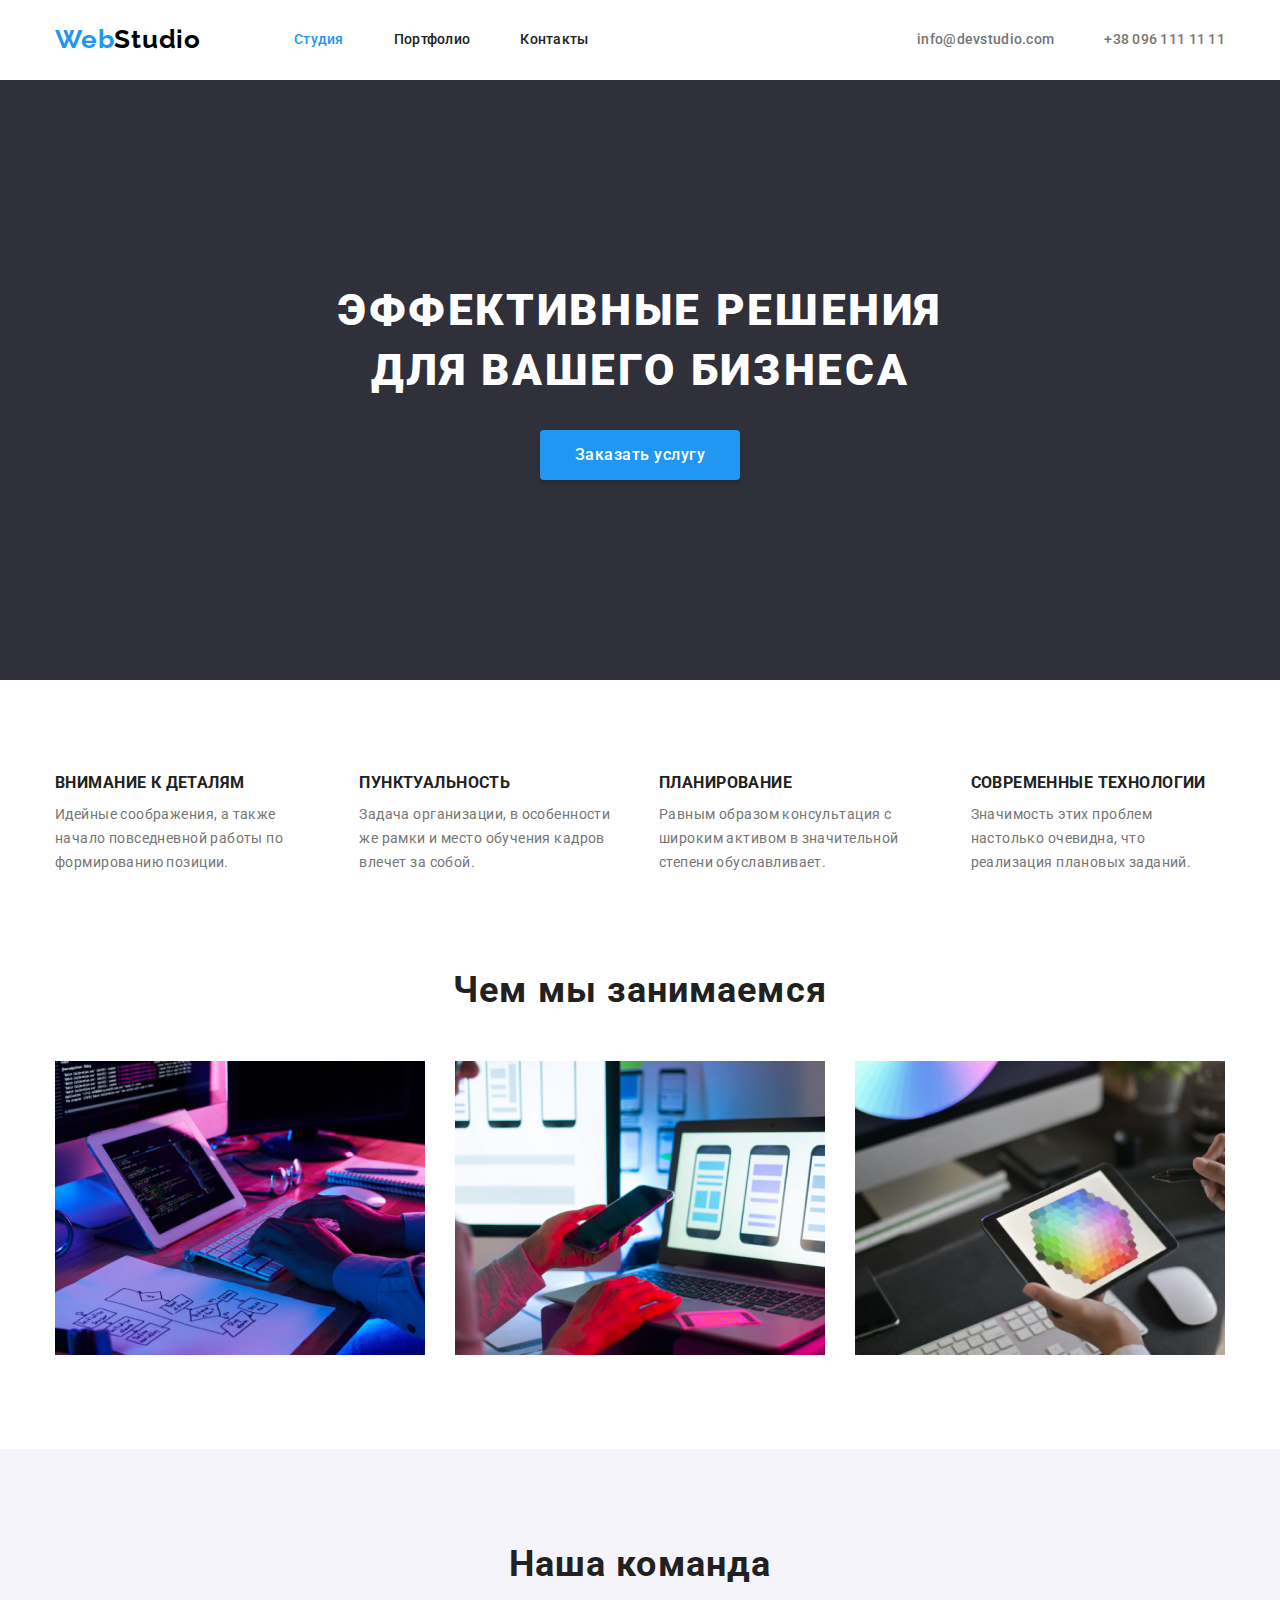
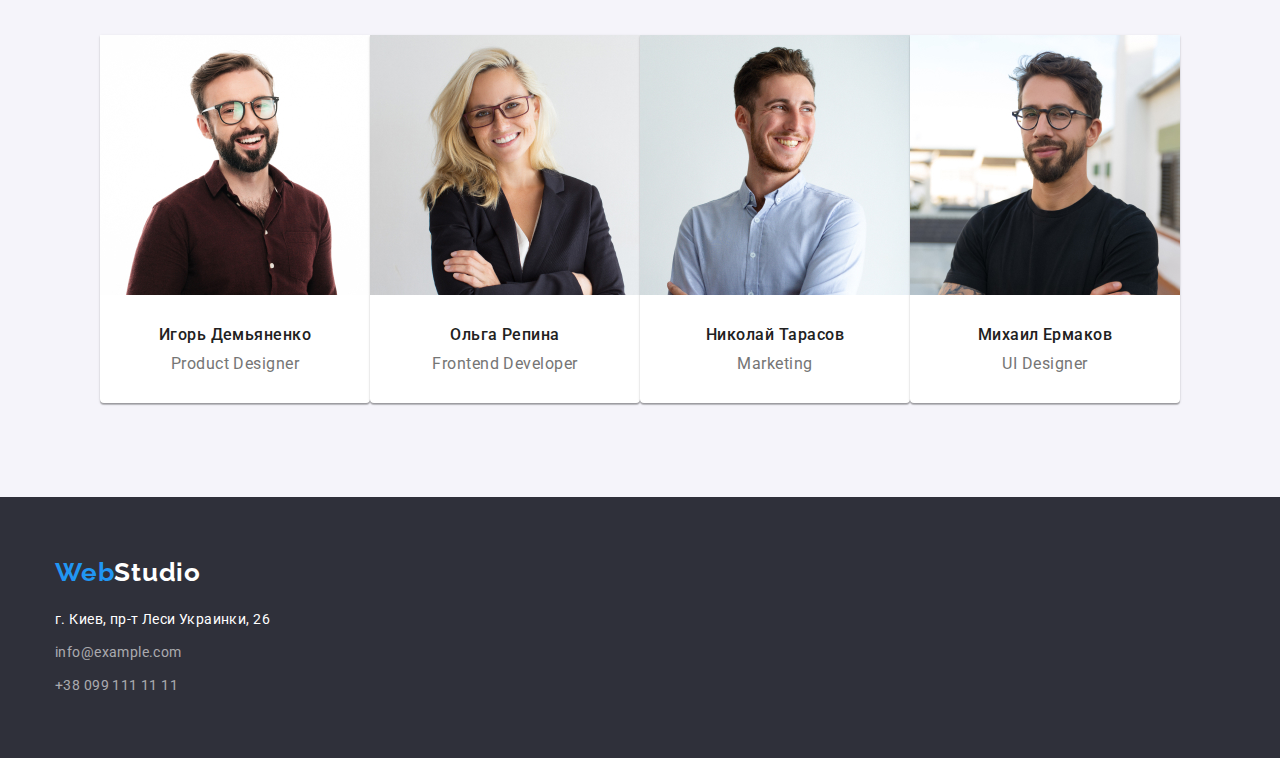
==== index.html @ 9e28c8c8 "Copied files to hm 4" ====
<!DOCTYPE html>
<html lang="ru">
<head>
    <meta charset="UTF-8">
    <meta name="viewport" content="width=device-width, initial-scale=1.0">
    <title>WebStudio</title>
    <link rel="preconnect" href="https://fonts.gstatic.com">
    <link href="https://fonts.googleapis.com/css2?family=Raleway:wght@700&family=Roboto:wght@400;500;700;900&display=swap" rel="stylesheet">
    <link rel="stylesheet" href="https://cdnjs.cloudflare.com/ajax/libs/modern-normalize/1.0.0/modern-normalize.min.css" />
    <link rel="stylesheet" href="./css/styles.css">
</head>

<body>
    <header class="header">
        <div class="container">
        <nav class="site-nav">
        <a class="logo link" href="./index.html" aria-label="логотип сайта"><span class="logo-first-part">Web</span><span class="logo-second-part">Studio</span></a> 
        <ul class="navigation-list list">
            <li class="navigation-list-item"><a class="navigation-list-link active link" href="./index.html">Студия</a></li>
            <li class="navigation-list-item"><a class="navigation-list-link link" href="./portfolio.html">Портфолио</a></li>
            <li class="navigation-list-item"><a class="navigation-list-link link" href="#">Контакты</a></li>   
        </ul>
        </nav>
        <address class="address">
        <ul class="address-list-header list">
            <li class="address-list-item link"><a class="address-list-link link" href="mailto:info@devstudio.com">info@devstudio.com </a></li>
            <li class="address-list-item link"><a class="address-list-link link" href="tel:+380961111111">+38 096 111 11 11</a></li>
            </ul>
            </address>  
            </div>
    </header>
    <main>

        <!--Hero-->
<section class="hero-section">
    <div class="container">
    <h1 class="hero-title">Эффективные решения <br /> для вашего бизнеса</h1>
    <button class="button hero-button" type="button">Заказать услугу</button>
    </div>
</section>

<!--Наш сервис-->
<section class="our-service">
    <div class="container">
<h2 class="visually-hidden">Наш сервис</h2>
    <ul class="services-list list">
        <li class="service-list-item">
        <h3 class="services-title">Внимание к деталям</h3>
        <p class="services-description">Идейные соображения, а также начало повседневной работы по формированию позиции.</p>
        </li>
        <li class="service-list-item">
        <h3 class="services-title">Пунктуальность</h3>
        <p class="services-description">Задача организации, в особенности же рамки и место обучения кадров влечет за собой.</p>
        </li>
        <li class="service-list-item">
        <h3 class="services-title">Планирование</h3>
        <p class="services-description">Равным образом консультация с широким активом в значительной степени обуславливает.</p>
        </li>
        <li class="service-list-item">
        <h3 class="services-title">Современные технологии</h3>
        <p class="services-description">Значимость этих проблем настолько очевидна, что реализация плановых заданий.</p>
        </li>
    </ul>
    </div>
</section>

<!--Чем мы занимаемся-->
<section class="specialization-section">
    <div class="container">
    <h2 class="specialization-title">Чем мы занимаемся</h2>
    <ul class="specialization-list list">
    <li class="specialization-list-item">
        <img class="specialization-img" src="./what_we_do/img.jpg" alt="Написание кода" width="370" height="294">
    </li>
    <li class="specialization-list-item">
        <img class="specialization-img" src="./what_we_do/img-1.jpg" alt="Разработка дизайна" width="370" height="294">
    </li>
<li class="specialization-list-item">
        <img class="specialization-img" src="./what_we_do/img-2.jpg" alt="Работа с цветом" width="370" height="294">
    </li>
</ul>
    </div>
</section>

<!--Наша команда-->

<section class="our-command-section">
    <div class="container">
    <h2 class="our-command-title">Наша команда</h2>
<ul class="our-command-list list">
    <li class="our-command-list-item">
        <img class="our-specialist-photo" src="./our_team/img.jpg" alt="участник команды" width="270" height="260">
        <div class="our-command-card-content">
        <h3 class="our-specialist-name">Игорь Демьяненко</h3>
        <p class="our-specialist-specialization" lang="en">Product Designer</p>
        </div>
    </li>
    <li class="our-command-list-item">
        <img class="our-specialist-photo" src="./our_team/img-1.jpg" alt="участник команды" width="270" height="260">
        <div class="our-command-card-content">
        <h3 class="our-specialist-name">Ольга Репина</h3>
        <p class="our-specialist-specialization" lang="en">Frontend Developer</p>
        </div>
    </li>
    <li class="our-command-list-item">
        <img class="our-specialist-photo" src="./our_team/img-2.jpg" alt="участник команды" width="270" height="260">
        <div class="our-command-card-content">
        <h3 class="our-specialist-name">Николай Тарасов</h3>
        <p class="our-specialist-specialization" lang="en">Marketing</p>
        </div>
    </li>
    <li class="our-command-list-item">
        <img class="our-specialist-photo" src="./our_team/img-3.jpg" alt="участник команды" width="270" height="260">
        <div class="our-command-card-content">
        <h3 class="our-specialist-name">Михаил Ермаков</h3>
        <p class="our-specialist-specialization" lang="en">UI Designer</p>
        </div>
    </li>
</ul>
    </div>
</section>
    </main>
<!--Footer-->
    <footer class="footer">
        <div class="container">
        <a class="logo link" href="./index.html" aria-label="логотип сайта"><span class="logo-first-part">Web</span><span
                class="logo-second-part-dark">Studio</span></a>
        <address class="address">
            <ul class="addres-list-footer list">
                <li class="addres-list"><a class="address-footer-link location link" href="https://goo.gl/maps/J2ixgFmDZ8d1wvZj8">г. Киев,
                        пр-т Леси Украинки, 26</a></li>
                <li class="addres-list"><a class="address-footer-link link" href="mailto:info@example.com">info@example.com</a></li>
                <li class="addres-list"><a class="address-footer-link link" href="tel:+380991111111">+38 099 111 11 11</a></li>
            </ul>
        </address>
        </div>
    </footer>
</body>
</html>
---- css/styles.css ----
:root {
  --accent-color: #2196f3;
  --logo-color: #000000;
  --main-font: "Roboto", Roboto, sans-serif;
  --secondary-font: "Raleway", Raleway, sans-serif;
  --heading-color: #212121;
  --main-color: #757575;
  --main-color-dark-backgr: #ffffff;
  --backgr-color-first: #2f303a;
  --backgr-color-second: #f5f4fa;
  --addres-second-color: rgba(255, 255, 255, 0.6);
  --card-set-specialization: 30px;
  --card-set-our-command: 30px;
  --card-set-portfolio: 30px;
}

body {
  color: var(--main-color);
  font-family: var(--main-font);
}

.list {
  list-style: none;
  /*color: var(--main-color);*/
  margin: 0;
  padding: 0;
}

.link {
  text-decoration: none;
  color: var(--main-color);
}

.button {
  font-family: var(--main-font);
  border: 0;
  border-radius: 4px;
}

.visually-hidden {
  position: absolute;
  width: 1px;
  height: 1px;
  margin: -1px;
  border: 0;
  padding: 0;
  white-space: nowrap;
  clip-path: inset(100%);
  clip: rect(0 0 0 0);
  overflow: hidden;
}

h1,
h2,
h3,
h4,
h5,
h6 {
  margin: 0;
}

ul,
ol {
  /*list-style: none;*/
  margin: 0;
  padding: 0;
}

p {
  margin: 0;
}

img {
  display: block;
  max-width: 100%;
  height: auto;
}
/*
a {
  text-decoration: none;
  color: var(--main-color);
}
*/
.container {
  width: 1200px;
  margin: 0 auto;
  padding: 0 15px;
  display: flex;
  align-items: center;
  background: transparent;
}

/* ============== HEADER ============== */
.header > .container {
  display: flex;
  padding-top: 24px;
  padding-bottom: 25px;
}

.site-nav {
  display: flex;
  align-items: center;
}

.navigation-list {
  display: flex;
}

.address-list-header {
  display: flex;
  align-items: center;
}

.header .logo {
  margin-right: 93px;
}

.address {
  font-style: normal;
}

.navigation-list-item:not(:last-child) {
  margin-right: 50px;
}
.header .address-list-item:not(:last-child) {
  margin-right: 50px;
}

.header .address {
  margin-left: auto;
}

.logo {
  color: var(--logo-color);
  font-family: var(--secondary-font);
  font-weight: bold;
  font-size: 26px;
  line-height: 1.192;
  letter-spacing: 0.03em;
}

.logo-first-part {
  color: var(--accent-color);
}

.navigation-list-link,
.address-list-link {
  font-weight: 500;
  font-size: 14px;
  line-height: 1.142;
  letter-spacing: 0.02em;
}

.navigation-list-link {
  color: var(--heading-color);
}

.address-list-link {
  color: var(--main-color);
}

.navigation-list-link:hover,
.navigation-list-link:focus,
.address-list-link:hover,
.address-list-link:focus {
  color: var(--accent-color);
}

.navigation-list-link.active {
  color: var(--accent-color);
}
/*
.nav-link {
  text-decoration: none;
}*/

/* ============== END HEADER ============== */

/* ============== HERO SECTION ============== */

.hero-section {
  background-color: var(--backgr-color-first);
}

.hero-section > .container {
  flex-direction: column;
  padding-top: 200px;
  padding-bottom: 200px;
}

.hero-title {
  font-weight: 900;
  font-size: 44px;
  line-height: 1.364;
  text-align: center;
  letter-spacing: 0.06em;
  text-transform: uppercase;
  color: var(--main-color-dark-backgr);
  margin-bottom: 30px;
}

.hero-button {
  font-weight: 500;
  font-size: 16px;
  line-height: 1.625;
  text-align: center;
  letter-spacing: 0.03em;
  min-width: 200px;
  height: 50px;
  box-shadow: 0px 4px 4px rgba(0, 0, 0, 0.15);
  cursor: pointer;
  padding: 10px 32px;
  color: var(--main-color-dark-backgr);
  background-color: var(--accent-color);
}
/* ============== END HERO SECTION ============== */

/* ============== OUR SERVICE SECTION ============== */

.our-service > .container {
  padding-top: 94px;
  padding-bottom: 94px;
}

.services-list {
  display: flex;
}
.service-list-item {
  font-size: 14px;
  letter-spacing: 0.03em;
}

.service-list-item:not(:last-child) {
  margin-right: 30px;
}

.services-title {
  font-weight: 700;
  line-height: 1.142;
  text-transform: uppercase;
  color: var(--heading-color);
  margin-bottom: 10px;
}
.services-description {
  font-weight: 400;
  line-height: 1.714;
  letter-spacing: 0.03em;
}

/* ============== END OUR SERVICE SECTION ============== */

/* ============== OUR SPECIALIZATION SECTION ============== */

.specialization-section > .container {
  flex-direction: column;
  padding-bottom: 94px;
}
.specialization-list {
  display: flex;
  justify-content: center;
}
/*flex-wrap: wrap;
  margin-left: calc(-1 * var(--card-set-specialization));
  margin-top: calc(-1 * var(--card-set-specialization)); 
} */

.specialization-list-item:not(:last-child) {
  margin-right: var(--card-set-specialization);
}

.specialization-title,
.our-command-title {
  font-weight: 700;
  font-size: 36px;
  line-height: 1.167;
  text-align: center;
  letter-spacing: 0.03em;
  color: var(--heading-color);
}

.specialization-title {
  margin-bottom: 50px;
}

/* ============== END OUR SPECIALIZATION SECTION ============== */

/* ============== OUR COMAND ============== */

.our-command-section > .container {
  padding-top: 94px;
  padding-bottom: 94px;
  flex-direction: column;
}

.our-command-section {
  background-color: var(--backgr-color-second);
}

.our-command-list {
  display: flex;
  justify-content: center;
}

.our-command-list-item {
  background-color: var(--main-color-dark-backgr);
  box-shadow: 0px 1px 3px rgba(0, 0, 0, 0.12), 0px 1px 1px rgba(0, 0, 0, 0.14),
    0px 2px 1px rgba(0, 0, 0, 0.2);
  border-radius: 0px 0px 4px 4px;
}
.our-command-card-content {
  padding: 30px 10px;
}

.our-command-title {
  margin-bottom: 50px;
}

.our-specialist-name {
  margin-bottom: 10px;
  font-weight: 500;
  color: var(--heading-color);
}

.our-specialist-specialization {
  font-weight: 400;
}

.our-specialist-name,
.our-specialist-specialization {
  font-size: 16px;
  line-height: 1.188;
  text-align: center;
  letter-spacing: 0.03em;
}
/* ============== END OUR COMAND ============== */

/* ============== FOOTER ============== */
.footer {
  background-color: var(--backgr-color-first);
}
.footer > .container {
  flex-direction: column;
  align-items: flex-start;
  padding-top: 60px;
  padding-bottom: 60px;
}
.footer .logo {
  margin-bottom: 20px;
}

.footer .addres-list:not(:last-child) {
  margin-bottom: 9px;
}
.logo-second-part-dark {
  color: var(--main-color-dark-backgr);
}
.address-footer-link {
  font-weight: 400;
  font-size: 14px;
  line-height: 1.714;
  letter-spacing: 0.03em;
  color: var(--addres-second-color);
}
.location {
  color: var(--main-color-dark-backgr);
}
/* ============== END FOOTER ============== */

/* ============== PORTFOLIO ============== */

.portfolio-section .container {
  padding-top: 94px;
  padding-bottom: 94px;
  flex-direction: column;
  align-items: center;
}

.portfolio-nav {
  margin-bottom: 50px;
  display: flex;
}
.portfolio-button {
  color: var(--heading-color);
  background-color: var(--backgr-color-second);
  padding: 6px 22px;
  font-weight: 500;
  font-size: 16px;
  line-height: 1.625;
  text-align: center;
  letter-spacing: 0.03em;
}

.portfolio-button:not(:last-child) {
  margin-right: 8px;
}

.portfolio-button:hover,
.portfolio-button:focus {
  background-color: var(--accent-color);
  color: var(--main-color-dark-backgr);
  box-shadow: 0px 3px 1px rgba(0, 0, 0, 0.1), 0px 1px 2px rgba(0, 0, 0, 0.08),
    0px 2px 2px rgba(0, 0, 0, 0.12);
}
.portfolio-list {
  display: flex;
  justify-content: center;
  flex-wrap: wrap;
  margin-left: calc(-1 * var(--card-set-portfolio));
  margin-top: calc(-1 * var(--card-set-portfolio));
}

.portfolio-list-item {
  flex-basis: calc(100% / 3 - var(--card-set-portfolio));
  margin-left: var(--card-set-portfolio);
  margin-top: var(--card-set-portfolio);
}

.portfolio-card-content {
  padding: 20px 24px;
  border: 1px solid #eeeeee;
  border-top-width: 0;
  box-sizing: border-box;
}

.portfolio-title {
  margin-bottom: 4px;
  font-weight: 700;
  font-size: 18px;
  line-height: 2;
  letter-spacing: 0.06em;
  color: var(--heading-color);
}

.portfolio-type {
  font-weight: 400;
  font-size: 16px;
  line-height: 1.875;
  letter-spacing: 0.03em;
}

/* ============== END PORTFOLIO ============== */
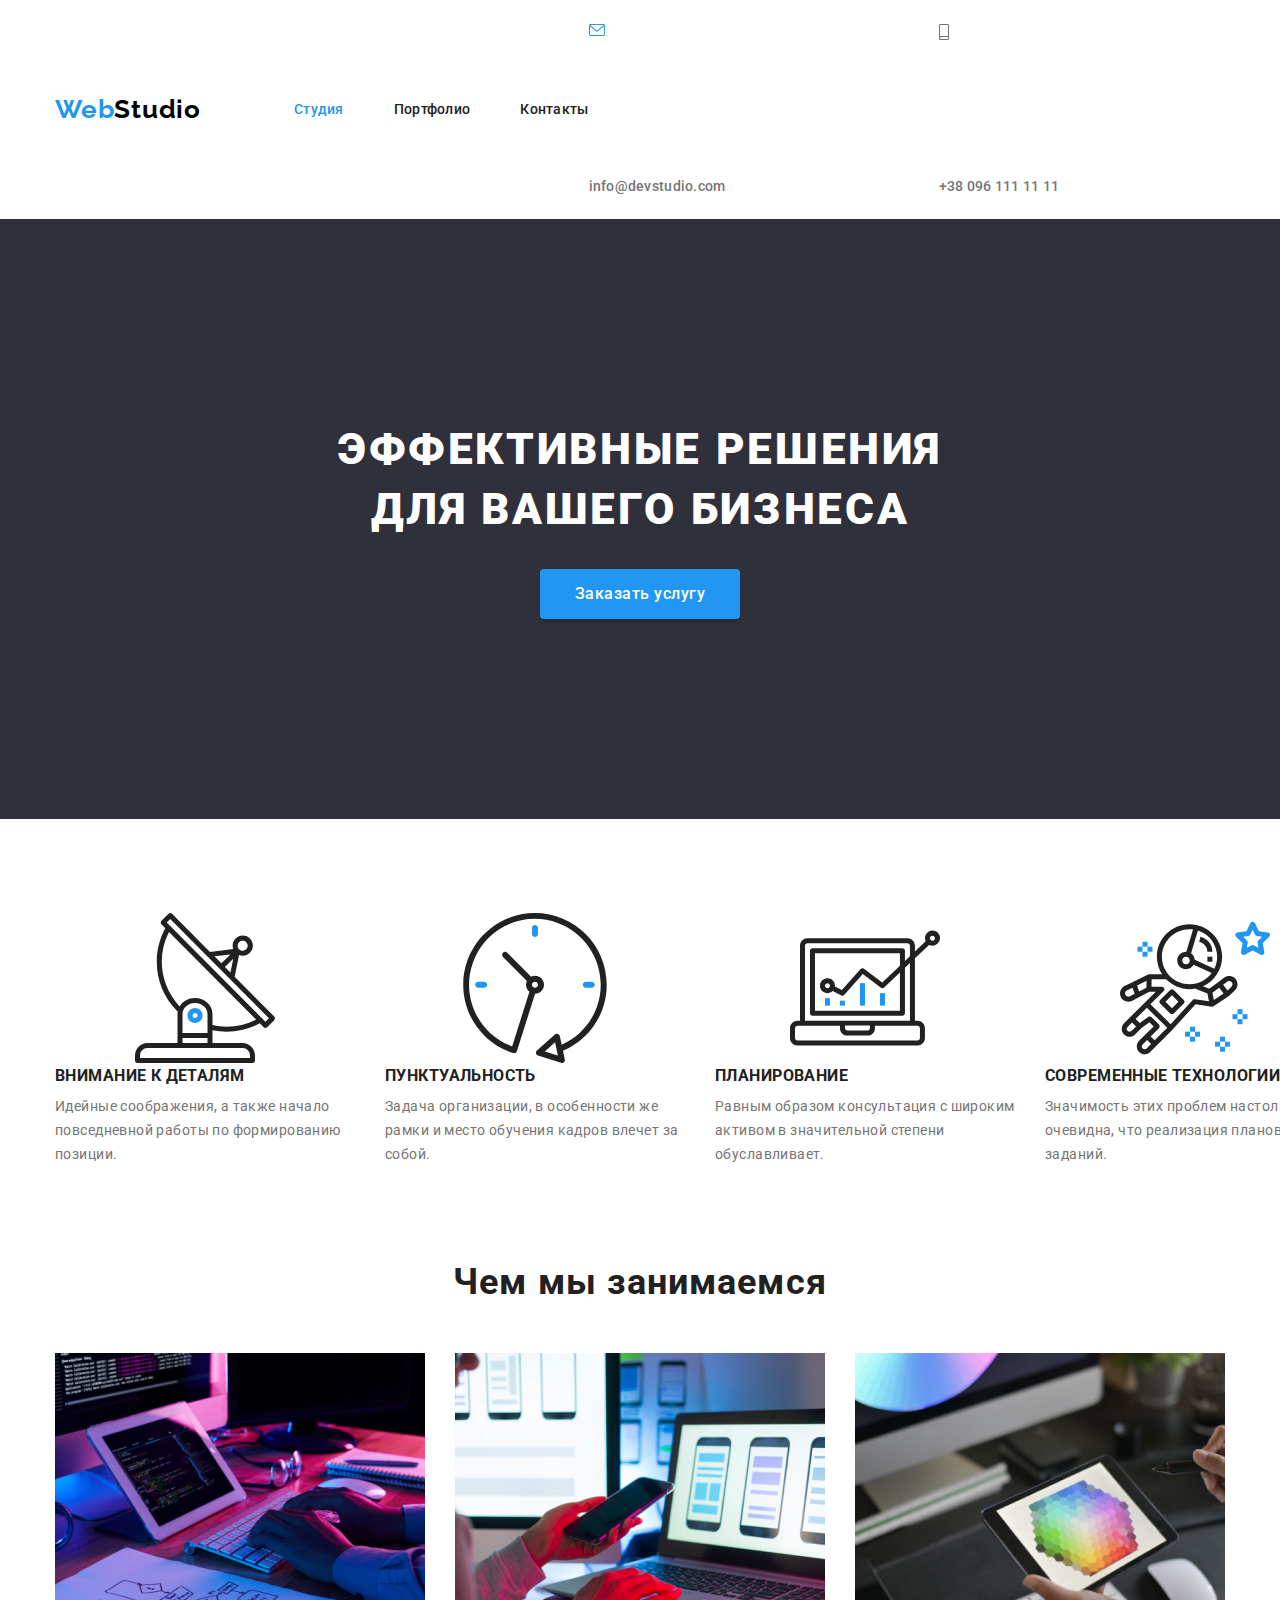
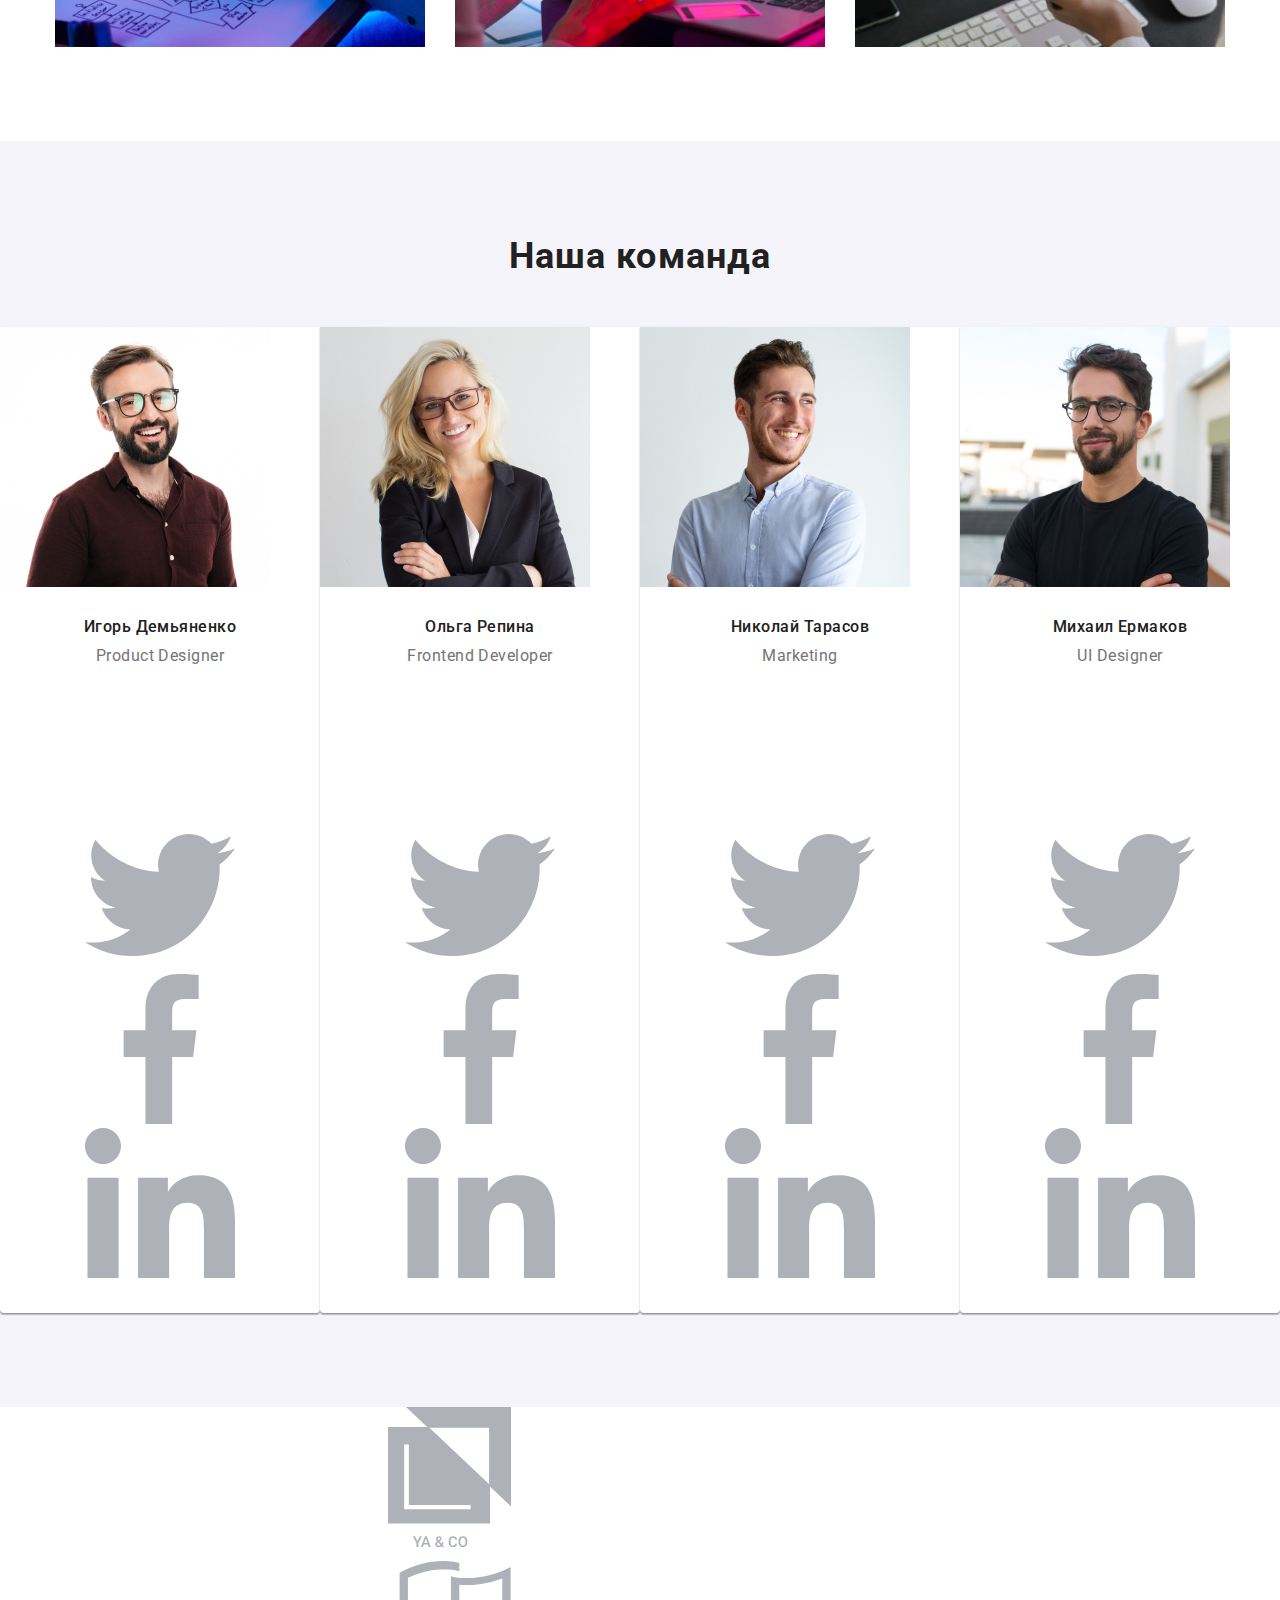
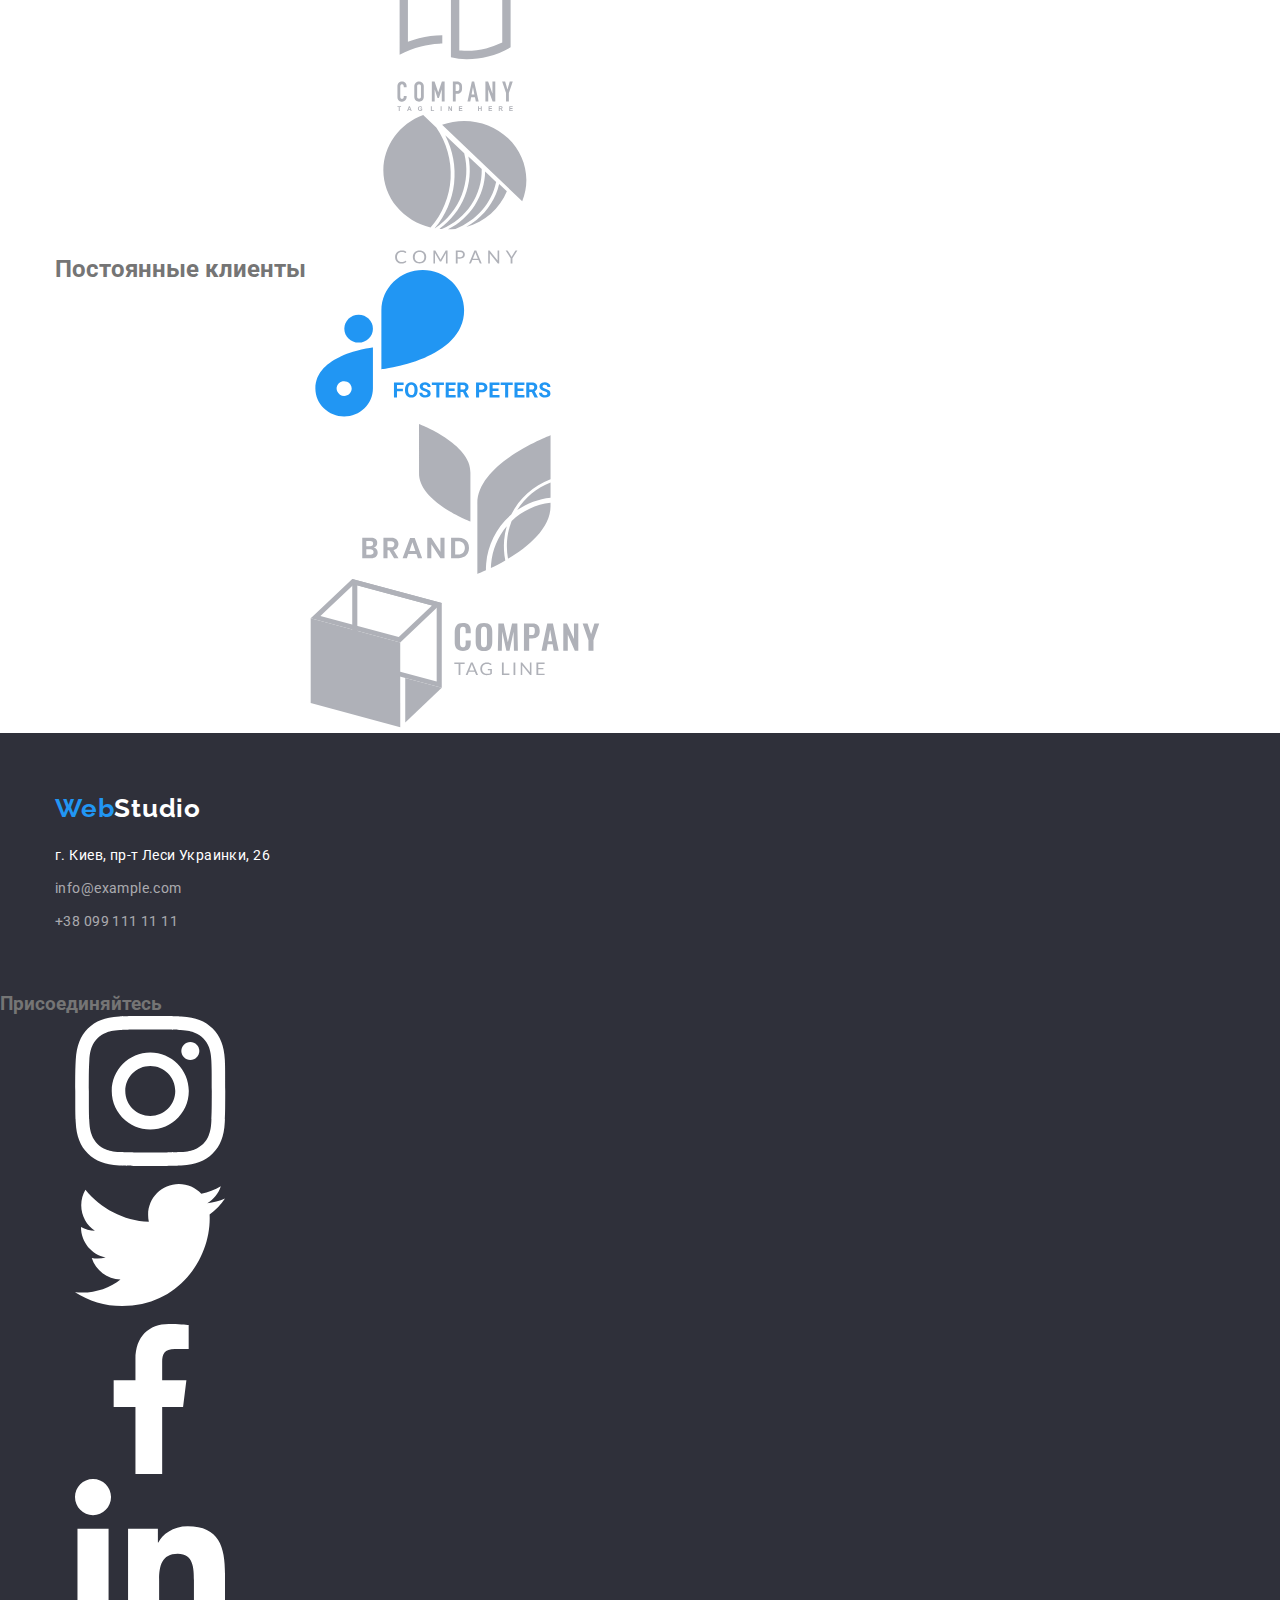
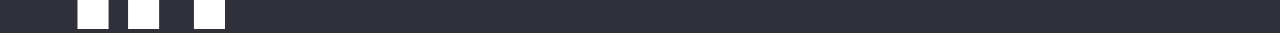
==== commit 34a11e4a: "Adding images" ====
--- a/index.html
+++ b/index.html
@@ -23,11 +23,26 @@
         </nav>
         <address class="address">
         <ul class="address-list-header list">
-            <li class="address-list-item link"><a class="address-list-link link" href="mailto:info@devstudio.com">info@devstudio.com </a></li>
-            <li class="address-list-item link"><a class="address-list-link link" href="tel:+380961111111">+38 096 111 11 11</a></li>
-            </ul>
-            </address>  
-            </div>
+<li class="address-list-item">
+    <a class="address-list-link link" href="mailto:info@devstudio.com">
+        <svg class="address-list-icon icon-envelope-hover">
+            <use href="./symbol-defs.svg#icon-envelope-hover" width="16" height="12"></use>
+        </svg>
+        <p class="address-list-text">info@devstudio.com </p>
+    </a>
+</li>
+
+<li class="address-list-item">
+    <a class="address-list-link link" href="tel:+380961111111">
+        <svg class="address-list-icon icon-smartphone">
+            <use href="./symbol-defs.svg#icon-smartphone" width="10" height="16"></use>
+        </svg>
+        <p class="address-list-text"> +38 096 111 11 11</p>
+    </a>
+</li>
+ </ul>
+ </address>  
+ </div>
     </header>
     <main>
 
@@ -45,21 +60,45 @@
 <h2 class="visually-hidden">Наш сервис</h2>
     <ul class="services-list list">
         <li class="service-list-item">
+            <div class="service-icon-background">
+                <svg class="service-icon">
+                    <use href="./symbol-defs.svg#icon-antenna-1"></use>
+                </svg>
+            </div>
         <h3 class="services-title">Внимание к деталям</h3>
         <p class="services-description">Идейные соображения, а также начало повседневной работы по формированию позиции.</p>
         </li>
+
         <li class="service-list-item">
+            <div class="service-icon-background">
+            <svg class="service-icon">
+                <use href="./symbol-defs.svg#icon-clock-1"></use>
+            </svg>
+        </div>
         <h3 class="services-title">Пунктуальность</h3>
         <p class="services-description">Задача организации, в особенности же рамки и место обучения кадров влечет за собой.</p>
         </li>
-        <li class="service-list-item">
-        <h3 class="services-title">Планирование</h3>
-        <p class="services-description">Равным образом консультация с широким активом в значительной степени обуславливает.</p>
-        </li>
-        <li class="service-list-item">
-        <h3 class="services-title">Современные технологии</h3>
-        <p class="services-description">Значимость этих проблем настолько очевидна, что реализация плановых заданий.</p>
-        </li>
+
+<li class="service-list-item">
+    <div class="service-icon-background">
+        <svg class="service-icon">
+            <use href="./symbol-defs.svg#icon-diagram-1"></use>
+        </svg>
+    </div>
+    <h3 class="services-title">Планирование</h3>
+    <p class="services-description">Равным образом консультация с широким активом в значительной степени
+        обуславливает.</p>
+</li>
+
+<li class="service-list-item"">
+    <div class="service-icon-background">
+        <svg class="service-icon">
+            <use href="./symbol-defs.svg#icon-astronaut-1"></use>
+        </svg>
+    </div>
+    <h3 class="services-title">Современные технологии</h3>
+    <p class="services-description">Значимость этих проблем настолько очевидна, что реализация плановых заданий.</p>
+</li>
     </ul>
     </div>
 </section>
@@ -93,30 +132,203 @@
         <div class="our-command-card-content">
         <h3 class="our-specialist-name">Игорь Демьяненко</h3>
         <p class="our-specialist-specialization" lang="en">Product Designer</p>
+        <ul class="social-list list">
+            <li class="social-list-item">
+                <a href="#" class="social-list-link">
+                    <svg class="social-list-icon">
+                        <use href="./symbol-defs.svg#icon-instagram"></use>
+                    </svg>
+                </a>
+            </li>
+            <li class="social-list-item">
+                <a href="#" class="social-list-link">
+                    <svg class="social-list-icon">
+                        <use href="./symbol-defs.svg#icon-twitter"></use>
+                    </svg>
+                </a>
+            </li>
+            <li class="social-list-item">
+                <a href="#" class="social-list-link">
+                    <svg class="social-list-icon">
+                        <use href="./symbol-defs.svg#icon-facebook"></use>
+                    </svg>
+                </a>
+            </li>
+            <li class="social-list-item">
+                <a href="#" class="social-list-link">
+                    <svg class="social-list-icon">
+                        <use href="./symbol-defs.svg#icon-linkedin"></use>
+                    </svg>
+                </a>
+            </li>
+        </ul>
         </div>
-    </li>
+        </li>
+
     <li class="our-command-list-item">
         <img class="our-specialist-photo" src="./our_team/img-1.jpg" alt="участник команды" width="270" height="260">
         <div class="our-command-card-content">
         <h3 class="our-specialist-name">Ольга Репина</h3>
         <p class="our-specialist-specialization" lang="en">Frontend Developer</p>
-        </div>
-    </li>
+    <ul class="social-list list">
+        <li class="social-list-item">
+            <a href="#" class="social-list-link">
+                <svg class="social-list-icon">
+                    <use href="./symbol-defs.svg#icon-instagram"></use>
+                </svg>
+            </a>
+        </li>
+        <li class="social-list-item">
+            <a href="#" class="social-list-link">
+                <svg class="social-list-icon">
+                    <use href="./symbol-defs.svg#icon-twitter"></use>
+                </svg>
+            </a>
+        </li>
+        <li class="social-list-item">
+            <a href="#" class="social-list-link">
+                <svg class="social-list-icon">
+                    <use href="./symbol-defs.svg#icon-facebook"></use>
+                </svg>
+            </a>
+        </li>
+        <li class="social-list-item">
+            <a href="#" class="social-list-link">
+                <svg class="social-list-icon">
+                    <use href="./symbol-defs.svg#icon-linkedin"></use>
+                </svg>
+            </a>
+        </li>
+    </ul>
+    </div>
+    </li>
+
     <li class="our-command-list-item">
         <img class="our-specialist-photo" src="./our_team/img-2.jpg" alt="участник команды" width="270" height="260">
         <div class="our-command-card-content">
         <h3 class="our-specialist-name">Николай Тарасов</h3>
         <p class="our-specialist-specialization" lang="en">Marketing</p>
-        </div>
-    </li>
+<ul class="social-list list">
+    <li class="social-list-item">
+        <a href="#" class="social-list-link">
+            <svg class="social-list-icon">
+                <use href="./symbol-defs.svg#icon-instagram"></use>
+            </svg>
+        </a>
+    </li>
+    <li class="social-list-item">
+        <a href="#" class="social-list-link">
+            <svg class="social-list-icon">
+                <use href="./symbol-defs.svg#icon-twitter"></use>
+            </svg>
+        </a>
+    </li>
+    <li class="social-list-item">
+        <a href="#" class="social-list-link">
+            <svg class="social-list-icon">
+                <use href="./symbol-defs.svg#icon-facebook"></use>
+            </svg>
+        </a>
+    </li>
+    <li class="social-list-item">
+        <a href="#" class="social-list-link">
+            <svg class="social-list-icon">
+                <use href="./symbol-defs.svg#icon-linkedin"></use>
+            </svg>
+        </a>
+    </li>
+</ul>
+</div>
+</li>
+
     <li class="our-command-list-item">
         <img class="our-specialist-photo" src="./our_team/img-3.jpg" alt="участник команды" width="270" height="260">
         <div class="our-command-card-content">
         <h3 class="our-specialist-name">Михаил Ермаков</h3>
         <p class="our-specialist-specialization" lang="en">UI Designer</p>
-        </div>
+<ul class="social-list list">
+    <li class="social-list-item">
+        <a href="#" class="social-list-link">
+            <svg class="social-list-icon">
+                <use href="./symbol-defs.svg#icon-instagram"></use>
+            </svg>
+        </a>
+    </li>
+    <li class="social-list-item">
+        <a href="#" class="social-list-link">
+            <svg class="social-list-icon">
+                <use href="./symbol-defs.svg#icon-twitter"></use>
+            </svg>
+        </a>
+    </li>
+    <li class="social-list-item">
+        <a href="#" class="social-list-link">
+            <svg class="social-list-icon">
+                <use href="./symbol-defs.svg#icon-facebook"></use>
+            </svg>
+        </a>
+    </li>
+    <li class="social-list-item">
+        <a href="#" class="social-list-link">
+            <svg class="social-list-icon">
+                <use href="./symbol-defs.svg#icon-linkedin"></use>
+            </svg>
+        </a>
     </li>
 </ul>
+</div>
+</li>
+</ul>
+    </div>
+</section>
+<!--Наши клиенты-->
+<section class="our-clients-section">
+    <div class="container">
+        <h2 class="our-clients-title">Постоянные клиенты</h2>
+        <ul class="our-clients-list">
+            <li class="our-clients-list-item list">
+                <a href="#" class="our-client-link">
+                    <svg class="our-clients-icon first-client-icon">
+                        <use href="./symbol-defs.svg#icon-logo-1"></use>
+                    </svg>
+                </a>
+            </li>
+            <li class="our-clients-list-item list">
+                <a href="#" class="our-client-link">
+                    <svg class="our-clients-icon second-client-icon">
+                        <use href="./symbol-defs.svg#icon-logo-2"></use>
+                    </svg>
+                </a>
+            </li>
+            <li class="our-clients-list-item list">
+                <a href="#" class="our-client-link">
+                    <svg class="our-clients-icon third-client-icon">
+                        <use href="./symbol-defs.svg#icon-logo-3"></use>
+                    </svg>
+                </a>
+            </li>
+            <li class="our-clients-list-item list">
+                <a href="#" class="our-client-link">
+                    <svg class="our-clients-icon fourth-client-icon">
+                        <use href="./symbol-defs.svg#icon-logo-4"></use>
+                    </svg>
+                </a>
+            </li>
+            <li class="our-clients-list-item list">
+                <a href="" class="our-client-link">
+                    <svg class="our-clients-icon fifth-client-icon">
+                        <use href="./symbol-defs.svg#icon-logo-5"></use>
+                    </svg>
+                </a>
+            </li>
+            <li class="our-clients-list-item list">
+                <a href="#" class="our-client-link">
+                    <svg class="our-clients-icon sixth-client-icon">
+                        <use href="./symbol-defs.svg#icon-logo-6"></use>
+                    </svg>
+                </a>
+            </li>
+        </ul>
     </div>
 </section>
     </main>
@@ -132,8 +344,43 @@
                 <li class="addres-list"><a class="address-footer-link link" href="mailto:info@example.com">info@example.com</a></li>
                 <li class="addres-list"><a class="address-footer-link link" href="tel:+380991111111">+38 099 111 11 11</a></li>
             </ul>
-        </address>
-        </div>
-    </footer>
-</body>
-</html>+            </address>
+            </div>
+            <div class="social-list-our-projekt">
+                <h2 class="visually-hidden">Наши социальные сети</h2>
+                <h3 class="social-list-invitation">Присоединяйтесь</h3>
+                <ul class="social-list list">
+                    <li class="social-list-item">
+                        <a href="#" class="social-list-link dark-social">
+                            <svg class="social-list-icon">
+                                <use href="./symbol-defs.svg#icon-instagram-2"></use>
+                            </svg>
+                        </a>
+                    </li>
+                    <li class="social-list-item">
+                        <a href="#" class="social-list-link dark-social">
+                            <svg class="social-list-icon">
+                                <use href="./symbol-defs.svg#icon-twitter-1"></use>
+                            </svg>
+                        </a>
+                    </li>
+                    <li class="social-list-item">
+                        <a href="#" class="social-list-link dark-social">
+                            <svg class="social-list-icon">
+                                <use href="./symbol-defs.svg#icon-facebook-1"></use>
+                            </svg>
+                        </a>
+                    </li>
+                    <li class="social-list-item">
+                        <a href="#" class="social-list-link dark-social">
+                            <svg class="social-list-icon">
+                                <use href="./symbol-defs.svg#icon-linkedin-1"></use>
+                            </svg>
+                        </a>
+                    </li>
+                </ul>
+            </div>
+            </div>
+            </footer>
+            </body>  
+            </html>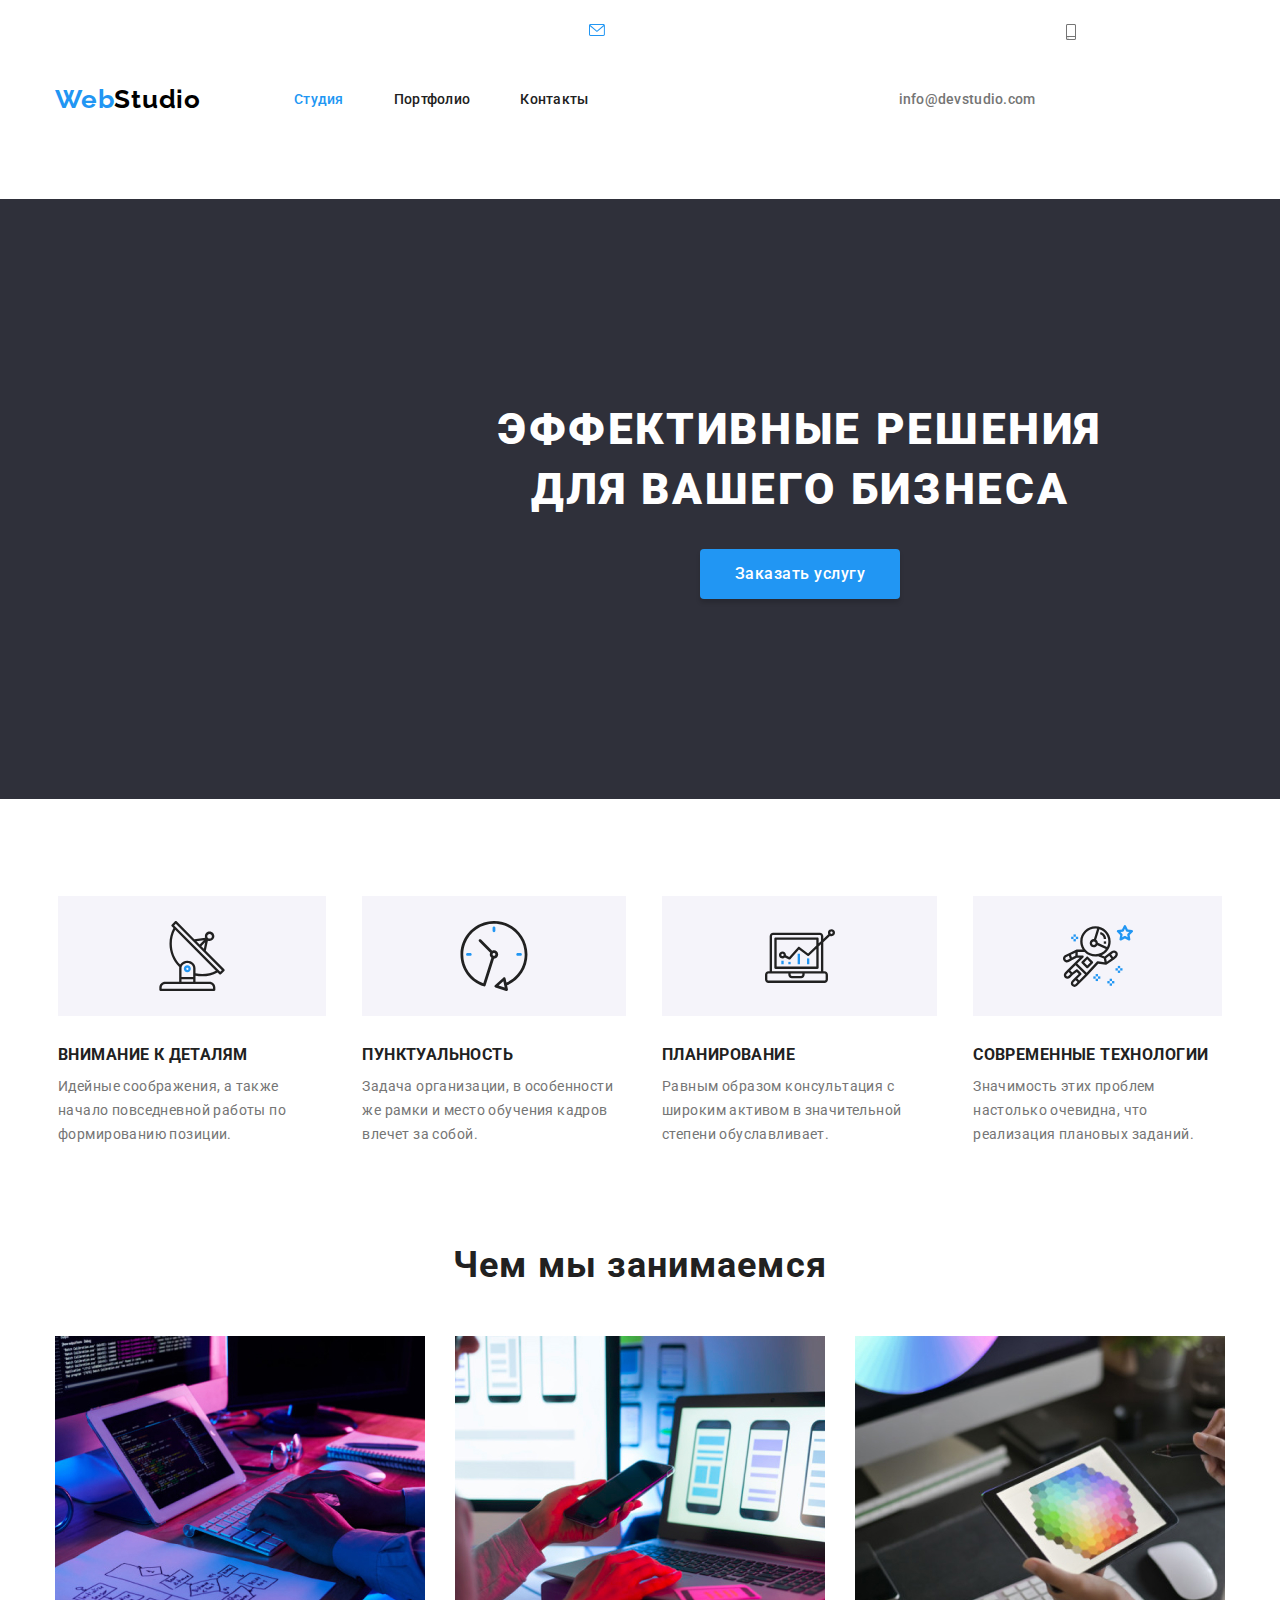
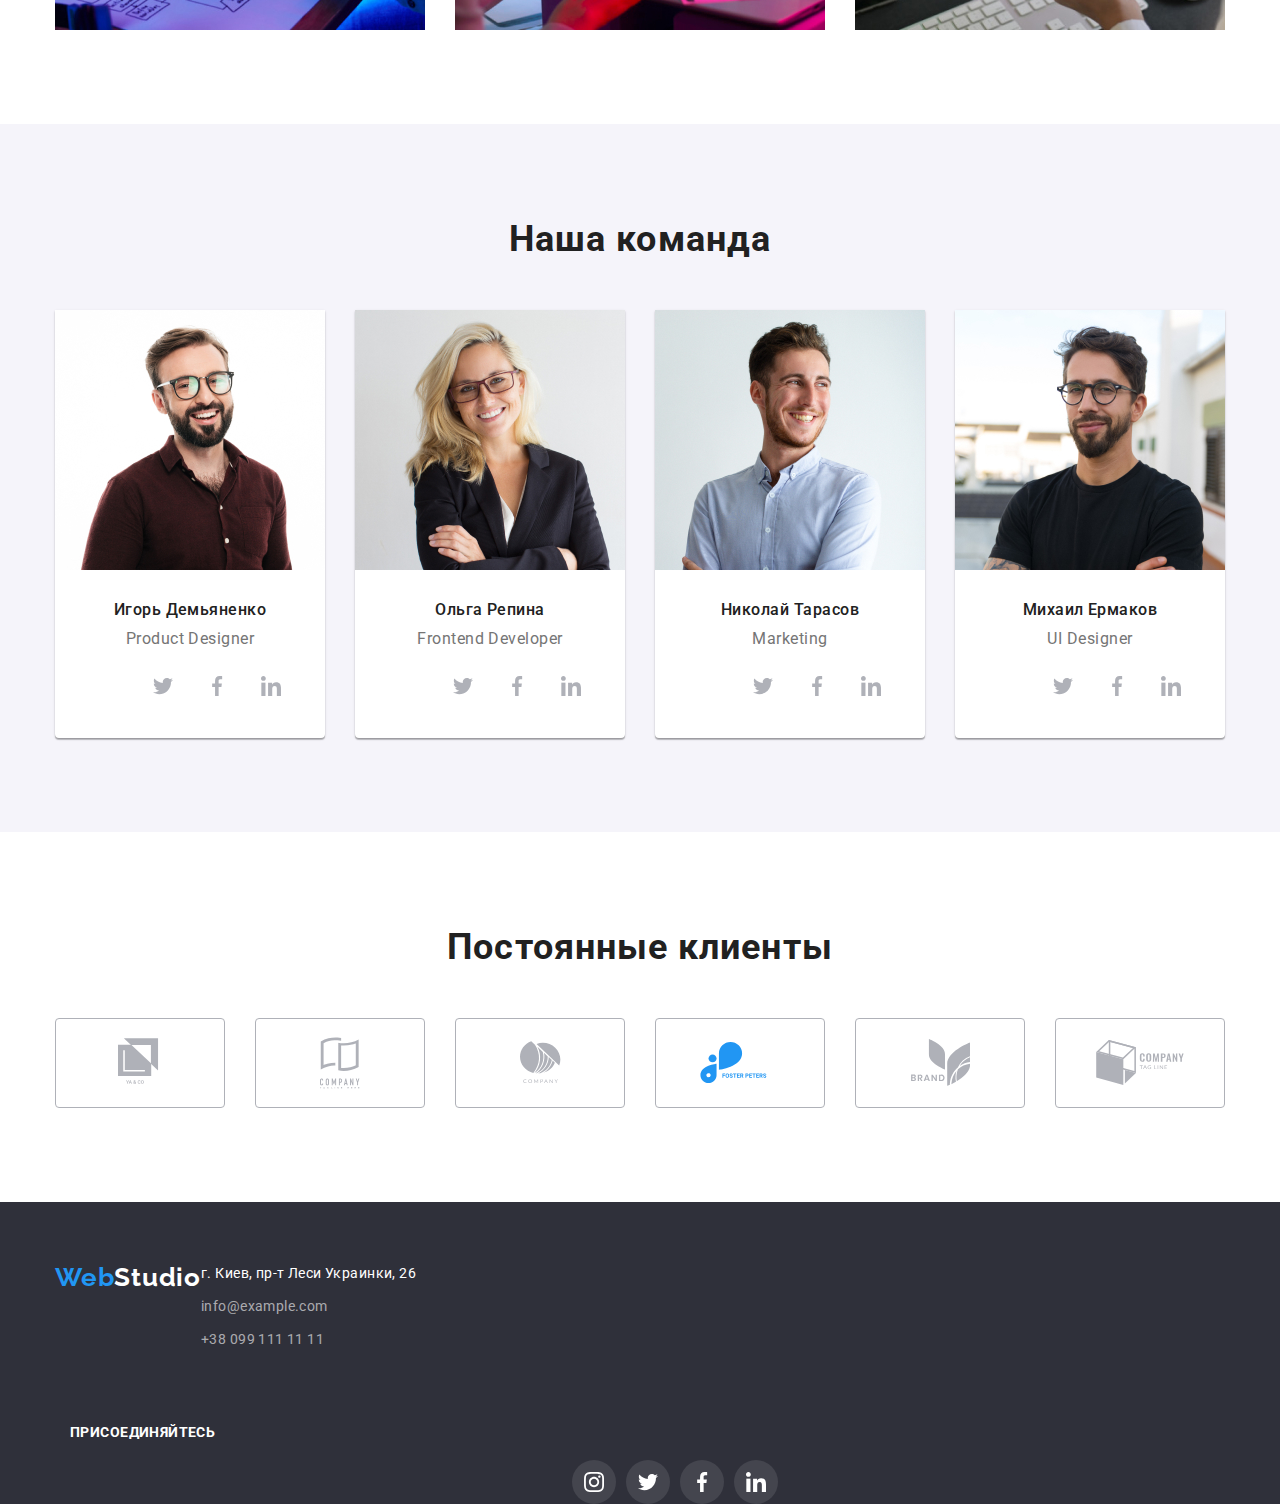
==== commit 1c132e4a: "Added changes to CSS" ====
--- a/index.html
+++ b/index.html
@@ -339,10 +339,10 @@
                 class="logo-second-part-dark">Studio</span></a>
         <address class="address">
             <ul class="addres-list-footer list">
-                <li class="addres-list"><a class="address-footer-link location link" href="https://goo.gl/maps/J2ixgFmDZ8d1wvZj8">г. Киев,
+                <li class="addres-list-item"><a class="address-footer-link location link" href="https://goo.gl/maps/J2ixgFmDZ8d1wvZj8">г. Киев,
                         пр-т Леси Украинки, 26</a></li>
-                <li class="addres-list"><a class="address-footer-link link" href="mailto:info@example.com">info@example.com</a></li>
-                <li class="addres-list"><a class="address-footer-link link" href="tel:+380991111111">+38 099 111 11 11</a></li>
+                <li class="addres-list-item"><a class="address-footer-link link" href="mailto:info@example.com">info@example.com</a></li>
+                <li class="addres-list-item"><a class="address-footer-link link" href="tel:+380991111111">+38 099 111 11 11</a></li>
             </ul>
             </address>
             </div>
--- a/css/styles.css
+++ b/css/styles.css
@@ -6,9 +6,12 @@
   --heading-color: #212121;
   --main-color: #757575;
   --main-color-dark-backgr: #ffffff;
+  --social-link-background-dark: rgba(255, 255, 255, 0.1);
+  --social-link-color: #afb1b8;
   --backgr-color-first: #2f303a;
   --backgr-color-second: #f5f4fa;
   --addres-second-color: rgba(255, 255, 255, 0.6);
+  --hero-gradient-color: rgba(47, 48, 58, 0.4);
   --card-set-specialization: 30px;
   --card-set-our-command: 30px;
   --card-set-portfolio: 30px;
@@ -106,11 +109,6 @@
   display: flex;
 }
 
-.address-list-header {
-  display: flex;
-  align-items: center;
-}
-
 .header .logo {
   margin-right: 93px;
 }
@@ -119,11 +117,46 @@
   font-style: normal;
 }
 
+.address-list-header {
+  display: flex;
+  align-items: center;
+  justify-content: center;
+}
+
+.header .address-list-link {
+  display: flex;
+  align-items: center;
+}
+
+.address-list-icon {
+  display: block;
+  fill: var(--main-color);
+}
+
+.header .address-list-link:hover .address-list-icon,
+.header .address-list-link:focus .address-list-icon {
+  fill: var(--accent-color);
+}
+
+.mail-icon {
+  width: 16px;
+  height: 12px;
+}
+
+.phone-icon {
+  width: 10px;
+  height: 16px;
+}
+.address-list-text {
+  display: block;
+  padding-left: 10px;
+}
+
 .navigation-list-item:not(:last-child) {
   margin-right: 50px;
 }
 .header .address-list-item:not(:last-child) {
-  margin-right: 50px;
+  margin-right: 30px;
 }
 
 .header .address {
@@ -169,10 +202,6 @@
 .navigation-list-link.active {
   color: var(--accent-color);
 }
-/*
-.nav-link {
-  text-decoration: none;
-}*/
 
 /* ============== END HEADER ============== */
 
@@ -186,6 +215,14 @@
   flex-direction: column;
   padding-top: 200px;
   padding-bottom: 200px;
+  width: 1600px;
+  background-image: linear-gradient(
+      var(--hero-gradient-color),
+      var(--hero-gradient-color)
+    ),
+    url(./background.jpg);
+  background-repeat: no-repeat;
+  background-size: cover;
 }
 
 .hero-title {
@@ -226,12 +263,28 @@
   display: flex;
 }
 .service-list-item {
+  padding: 3px;
   font-size: 14px;
   letter-spacing: 0.03em;
 }
 
 .service-list-item:not(:last-child) {
   margin-right: 30px;
+}
+
+.service-icon-background {
+  width: auto;
+  height: 120px;
+  background: var(--backgr-color-second);
+  margin-bottom: 30px;
+  display: flex;
+  justify-content: center;
+  align-items: center;
+}
+
+.service-icon {
+  width: 70px;
+  height: 70px;
 }
 
 .services-title {
@@ -244,7 +297,6 @@
 .services-description {
   font-weight: 400;
   line-height: 1.714;
-  letter-spacing: 0.03em;
 }
 
 /* ============== END OUR SERVICE SECTION ============== */
@@ -259,17 +311,14 @@
   display: flex;
   justify-content: center;
 }
-/*flex-wrap: wrap;
-  margin-left: calc(-1 * var(--card-set-specialization));
-  margin-top: calc(-1 * var(--card-set-specialization)); 
-} */
 
 .specialization-list-item:not(:last-child) {
   margin-right: var(--card-set-specialization);
 }
 
 .specialization-title,
-.our-command-title {
+.our-command-title,
+.our-clients-title {
   font-weight: 700;
   font-size: 36px;
   line-height: 1.167;
@@ -286,14 +335,14 @@
 
 /* ============== OUR COMAND ============== */
 
+.our-command-section {
+  background-color: var(--backgr-color-second);
+}
+
 .our-command-section > .container {
   padding-top: 94px;
   padding-bottom: 94px;
   flex-direction: column;
-}
-
-.our-command-section {
-  background-color: var(--backgr-color-second);
 }
 
 .our-command-list {
@@ -307,6 +356,9 @@
     0px 2px 1px rgba(0, 0, 0, 0.2);
   border-radius: 0px 0px 4px 4px;
 }
+.our-command-list-item:not(:last-child) {
+  margin-right: var(--card-set-our-command);
+}
 .our-command-card-content {
   padding: 30px 10px;
 }
@@ -323,6 +375,7 @@
 
 .our-specialist-specialization {
   font-weight: 400;
+  margin-bottom: 16px;
 }
 
 .our-specialist-name,
@@ -332,23 +385,133 @@
   text-align: center;
   letter-spacing: 0.03em;
 }
+.social-list {
+  display: flex;
+  justify-content: center;
+}
+
+.social-list-item:not(:last-child) {
+  margin-right: 10px;
+}
+.social-list-link {
+  display: block;
+  width: 44px;
+  height: 44px;
+  border-radius: 50%;
+  display: flex;
+  justify-content: center;
+  align-items: center;
+}
+
+.social-list-icon {
+  width: 20px;
+  height: 20px;
+  fill: var(--social-link-color);
+}
+
+.social-list-link:hover,
+.social-list-link:focus {
+  background: var(--accent-color);
+}
+
+.social-list-link:hover .social-list-icon,
+.social-list-link:focus .social-list-icon {
+  fill: var(--main-color-dark-backgr);
+}
 /* ============== END OUR COMAND ============== */
+
+/* ============== OUR CLIENTS ============== */
+
+.our-clients-section > .container {
+  flex-direction: column;
+  padding-top: 94px;
+  padding-bottom: 94px;
+}
+
+.our-clients-title {
+  margin-bottom: 50px;
+}
+
+.our-clients-list {
+  display: flex;
+}
+
+.our-client-link {
+  display: flex;
+  justify-content: center;
+  align-items: center;
+  width: 170px;
+  height: 90px;
+  border: 1px solid var(--social-link-color);
+  box-sizing: border-box;
+  border-radius: 4px;
+}
+
+.our-client-link:hover,
+.our-client-link:focus {
+  border-color: var(--accent-color);
+}
+
+.our-client-link:hover .our-clients-icon,
+.our-client-link:focus .our-clients-icon {
+  fill: var(--accent-color);
+}
+
+.our-clients-list-item:not(:last-child) {
+  margin-right: 30px;
+}
+
+.our-clients-icon {
+  fill: #afb1b8;
+}
+
+.first-client-icon {
+  width: 44.27px;
+  height: 49.23px;
+}
+
+.second-client-icon {
+  width: 40px;
+  height: 52px;
+}
+
+.third-client-icon {
+  width: 41px;
+  height: 42.6px;
+}
+
+.fourth-client-icon {
+  width: 79.66px;
+  height: 42.02px;
+}
+
+.fifth-client-icon {
+  width: 59px;
+  height: 47px;
+}
+
+.sixth-client-icon {
+  width: 88.48px;
+  height: 45.44px;
+}
+
+/* ============== OUR CLIENTS END ============== */
 
 /* ============== FOOTER ============== */
 .footer {
   background-color: var(--backgr-color-first);
 }
 .footer > .container {
-  flex-direction: column;
   align-items: flex-start;
   padding-top: 60px;
   padding-bottom: 60px;
 }
 .footer .logo {
+  display: block;
   margin-bottom: 20px;
 }
 
-.footer .addres-list:not(:last-child) {
+.footer .addres-list-item:not(:last-child) {
   margin-bottom: 9px;
 }
 .logo-second-part-dark {
@@ -364,6 +527,29 @@
 .location {
   color: var(--main-color-dark-backgr);
 }
+
+.social-list-our-projekt {
+  margin-left: 70px;
+  margin-top: 12px;
+}
+
+.social-list-invitation {
+  font-weight: 700;
+  font-size: 14px;
+  line-height: 1.142;
+  text-transform: uppercase;
+  letter-spacing: 0.03em;
+  color: var(--main-color-dark-backgr);
+  margin-bottom: 20px;
+}
+
+.dark-social {
+  background: var(--social-link-background-dark);
+}
+
+.dark-social .social-list-icon {
+  fill: var(--main-color-dark-backgr);
+}
 /* ============== END FOOTER ============== */
 
 /* ============== PORTFOLIO ============== */
@@ -376,6 +562,7 @@
 }
 
 .portfolio-nav {
+  margin-left: 8px;
   margin-bottom: 50px;
   display: flex;
 }
@@ -438,4 +625,14 @@
   letter-spacing: 0.03em;
 }
 
+.portfolio-list-link {
+  display: block;
+}
+
+.portfolio-list-link:hover,
+.portfolio-list-link:focus {
+  box-shadow: 0px 1px 1px rgba(0, 0, 0, 0.12), 0px 4px 4px rgba(0, 0, 0, 0.06),
+    1px 4px 6px rgba(0, 0, 0, 0.16);
+}
+
 /* ============== END PORTFOLIO ============== */
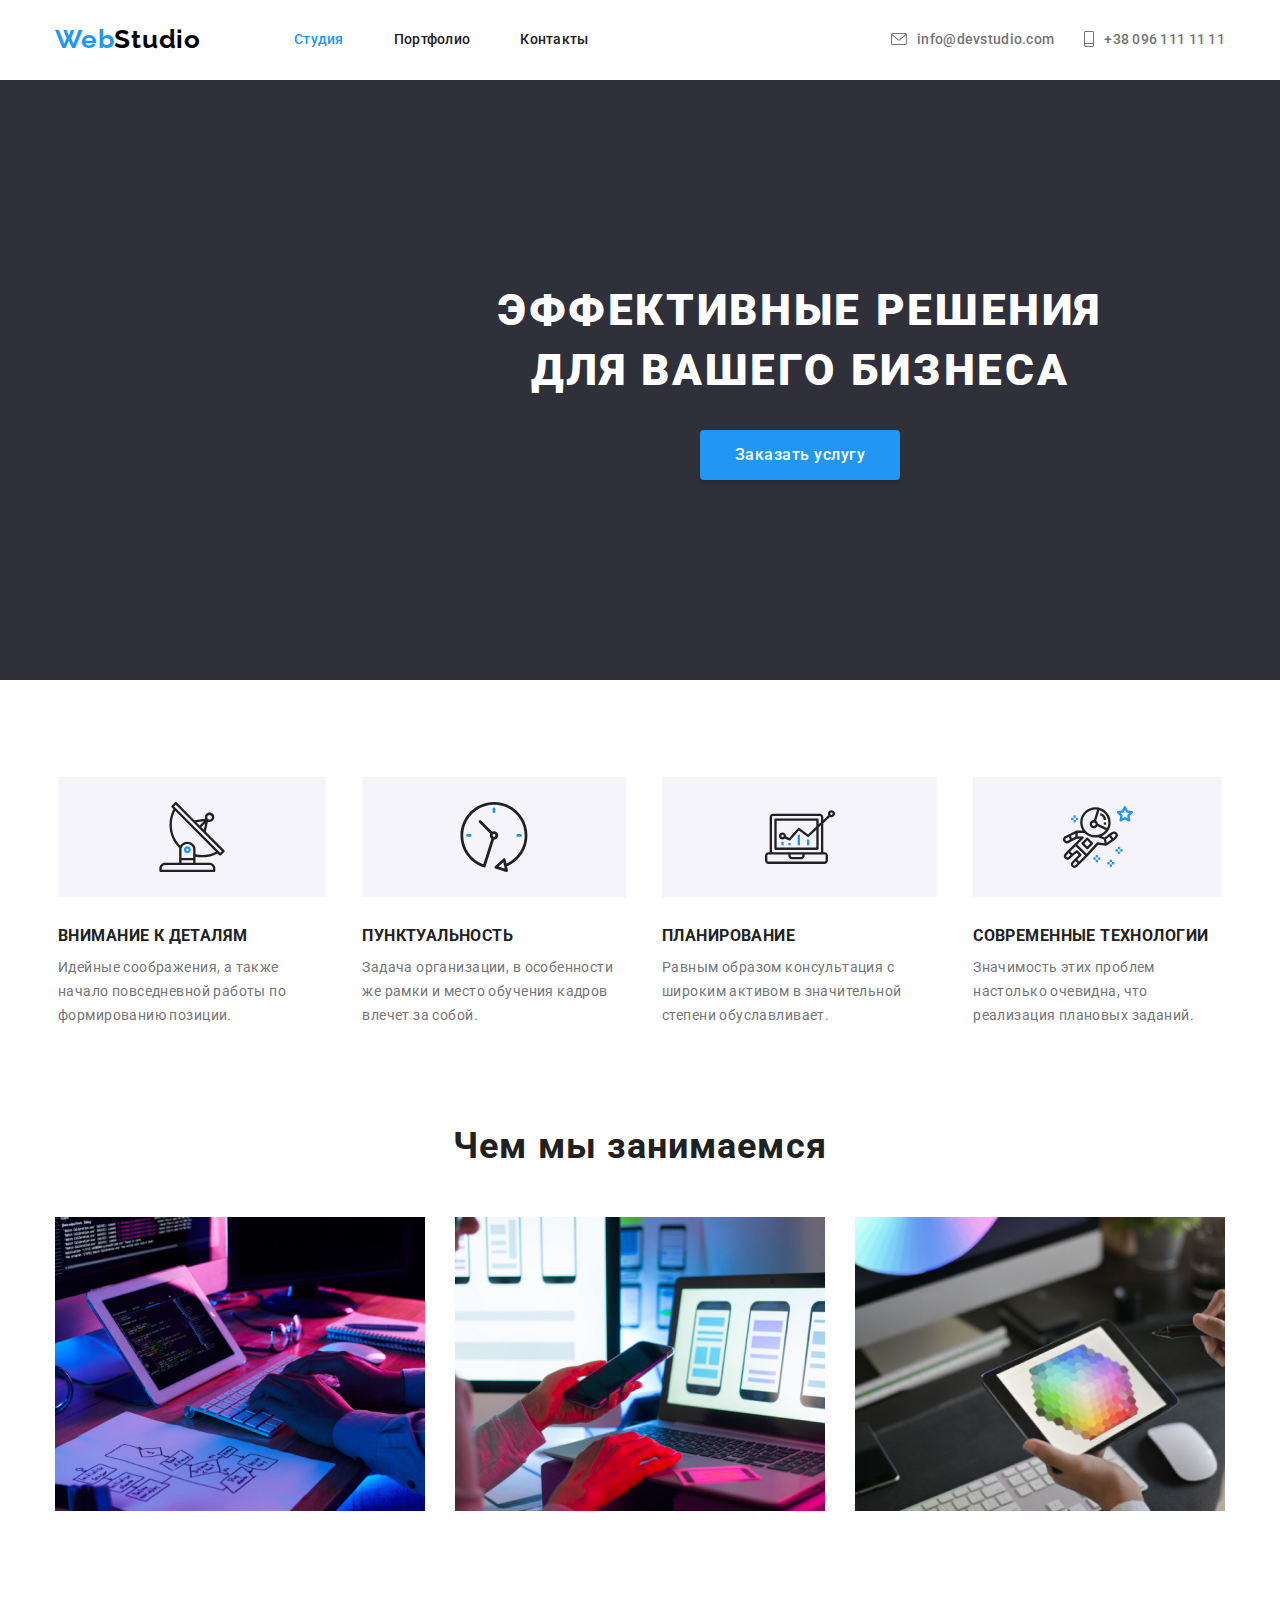
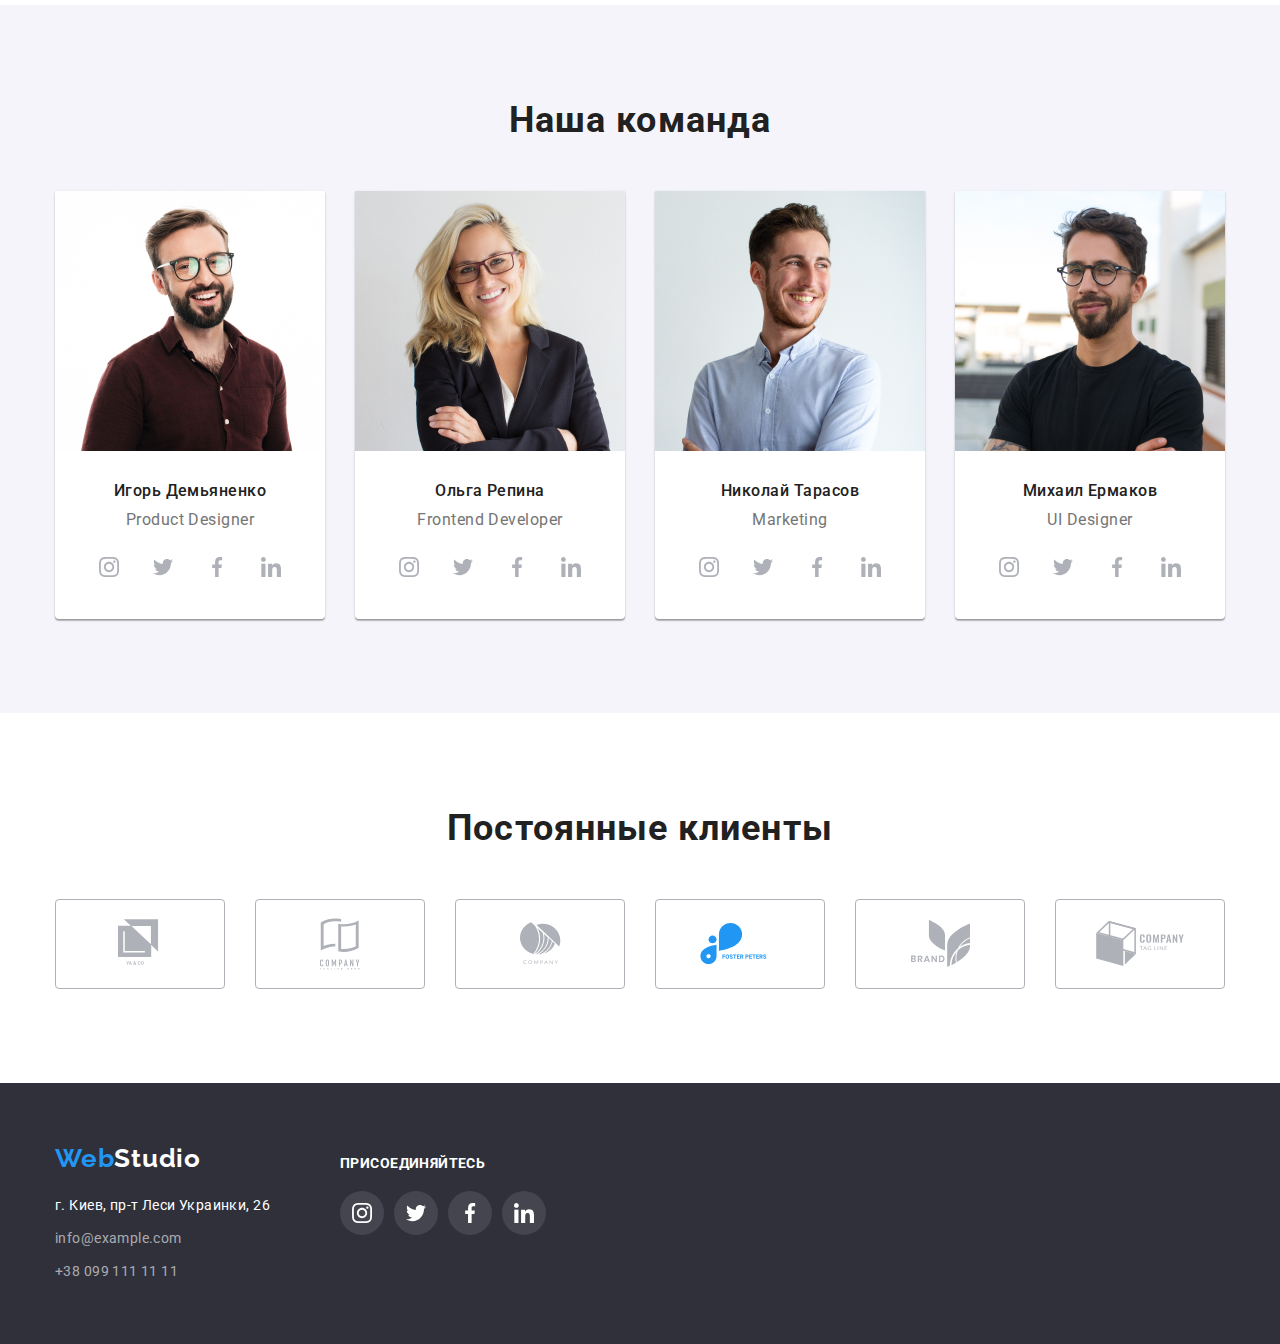
==== commit ed2257d2: "Added icons" ====
--- a/index.html
+++ b/index.html
@@ -25,8 +25,8 @@
         <ul class="address-list-header list">
 <li class="address-list-item">
     <a class="address-list-link link" href="mailto:info@devstudio.com">
-        <svg class="address-list-icon icon-envelope-hover">
-            <use href="./symbol-defs.svg#icon-envelope-hover" width="16" height="12"></use>
+        <svg class="address-list-icon mail-icon">
+            <use href="./symbol-defs.svg#icon-envelope" width="16" height="12"></use>
         </svg>
         <p class="address-list-text">info@devstudio.com </p>
     </a>
@@ -34,7 +34,7 @@
 
 <li class="address-list-item">
     <a class="address-list-link link" href="tel:+380961111111">
-        <svg class="address-list-icon icon-smartphone">
+        <svg class="address-list-icon phone-icon">
             <use href="./symbol-defs.svg#icon-smartphone" width="10" height="16"></use>
         </svg>
         <p class="address-list-text"> +38 096 111 11 11</p>
@@ -136,7 +136,7 @@
             <li class="social-list-item">
                 <a href="#" class="social-list-link">
                     <svg class="social-list-icon">
-                        <use href="./symbol-defs.svg#icon-instagram"></use>
+                        <use href="./symbol-defs.svg#icon-instagram_new"></use>
                     </svg>
                 </a>
             </li>
@@ -174,7 +174,7 @@
         <li class="social-list-item">
             <a href="#" class="social-list-link">
                 <svg class="social-list-icon">
-                    <use href="./symbol-defs.svg#icon-instagram"></use>
+                    <use href="./symbol-defs.svg#icon-instagram_new"></use>
                 </svg>
             </a>
         </li>
@@ -212,7 +212,7 @@
     <li class="social-list-item">
         <a href="#" class="social-list-link">
             <svg class="social-list-icon">
-                <use href="./symbol-defs.svg#icon-instagram"></use>
+                <use href="./symbol-defs.svg#icon-instagram_new"></use>
             </svg>
         </a>
     </li>
@@ -250,7 +250,7 @@
     <li class="social-list-item">
         <a href="#" class="social-list-link">
             <svg class="social-list-icon">
-                <use href="./symbol-defs.svg#icon-instagram"></use>
+                <use href="./symbol-defs.svg#icon-instagram_new"></use>
             </svg>
         </a>
     </li>
@@ -335,6 +335,7 @@
 <!--Footer-->
     <footer class="footer">
         <div class="container">
+            <div class="footer-info">
         <a class="logo link" href="./index.html" aria-label="логотип сайта"><span class="logo-first-part">Web</span><span
                 class="logo-second-part-dark">Studio</span></a>
         <address class="address">
--- a/css/styles.css
+++ b/css/styles.css
@@ -220,7 +220,7 @@
       var(--hero-gradient-color),
       var(--hero-gradient-color)
     ),
-    url(./background.jpg);
+    url(../background.jpg);
   background-repeat: no-repeat;
   background-size: cover;
 }
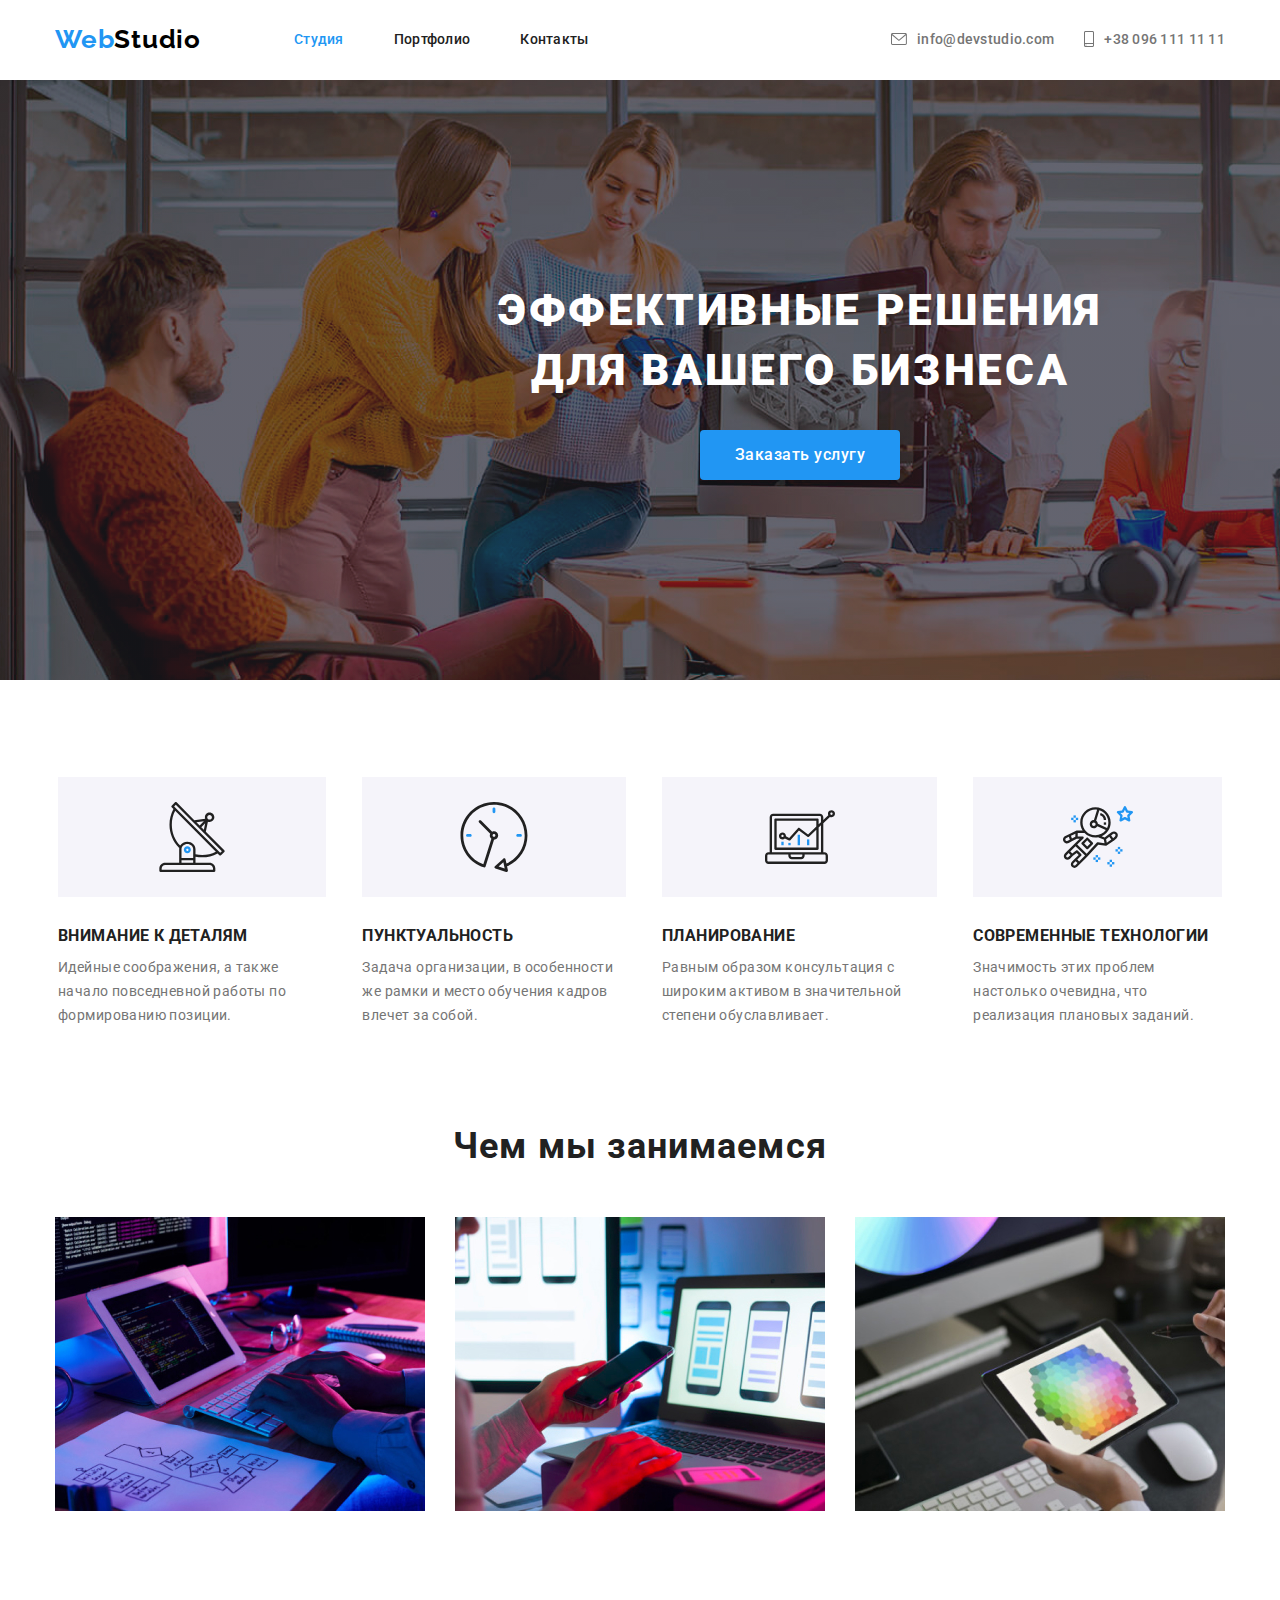
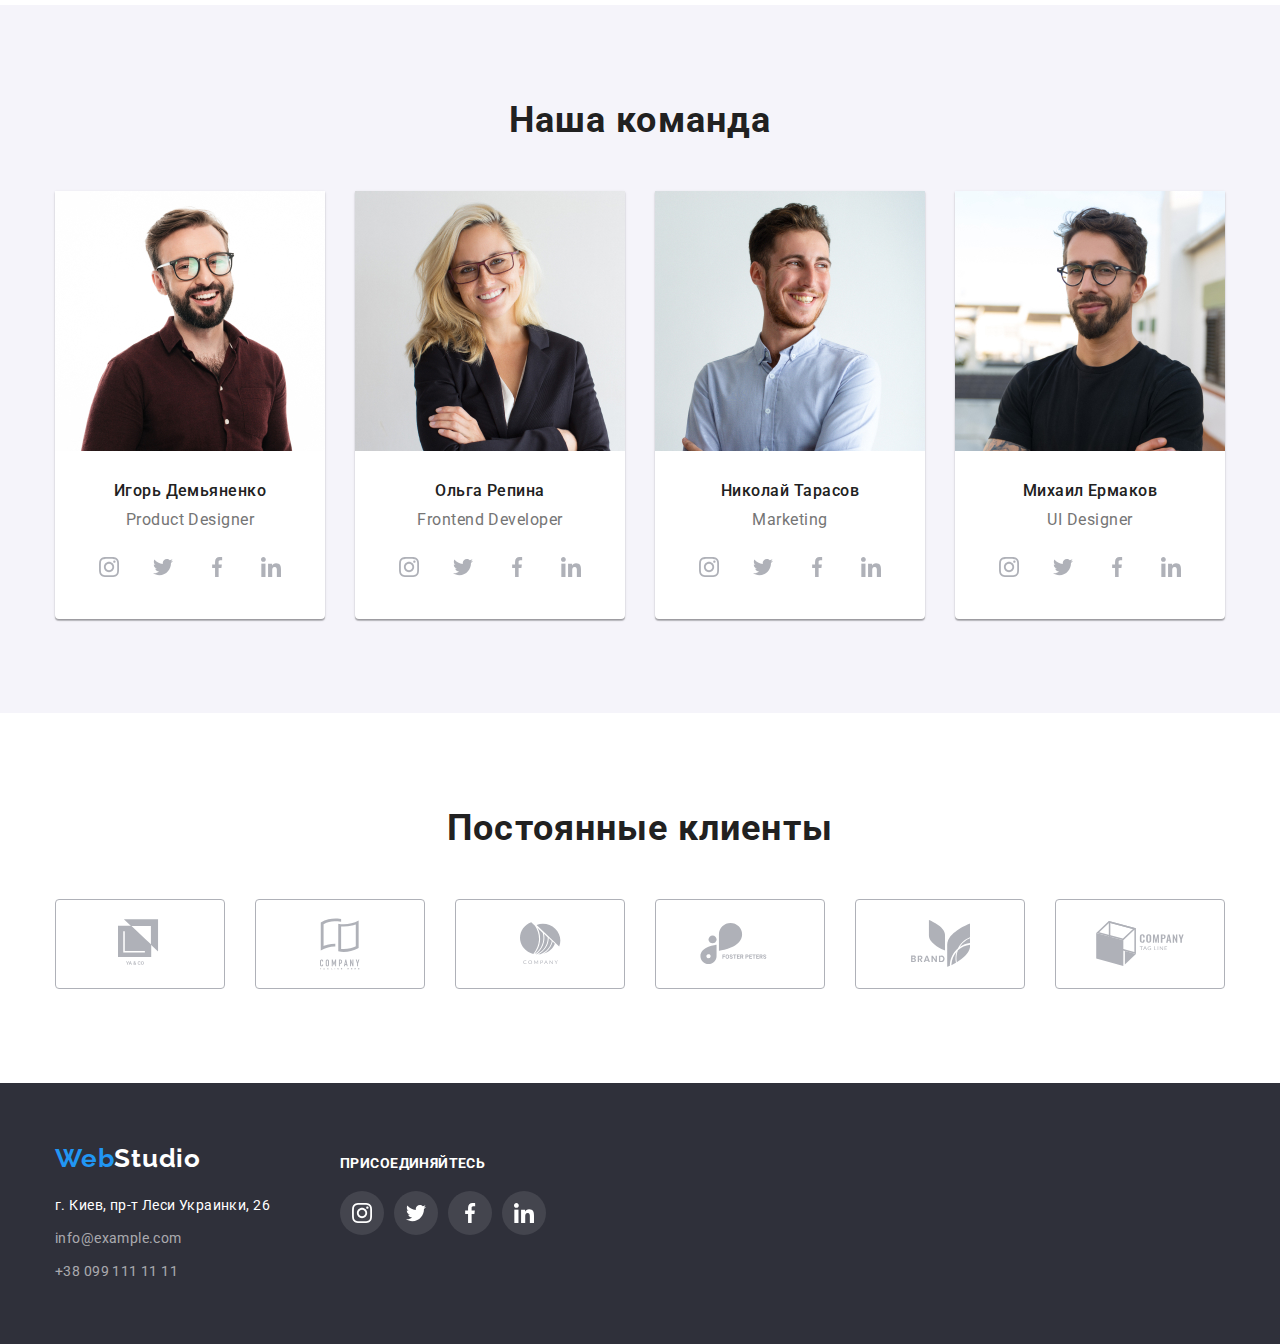
==== commit 21de39ed: "Fiexed bags" ====
--- a/index.html
+++ b/index.html
@@ -21,27 +21,31 @@
             <li class="navigation-list-item"><a class="navigation-list-link link" href="#">Контакты</a></li>   
         </ul>
         </nav>
+
+
         <address class="address">
-        <ul class="address-list-header list">
-<li class="address-list-item">
-    <a class="address-list-link link" href="mailto:info@devstudio.com">
-        <svg class="address-list-icon mail-icon">
-            <use href="./symbol-defs.svg#icon-envelope" width="16" height="12"></use>
-        </svg>
-        <p class="address-list-text">info@devstudio.com </p>
-    </a>
-</li>
-
-<li class="address-list-item">
-    <a class="address-list-link link" href="tel:+380961111111">
-        <svg class="address-list-icon phone-icon">
-            <use href="./symbol-defs.svg#icon-smartphone" width="10" height="16"></use>
-        </svg>
-        <p class="address-list-text"> +38 096 111 11 11</p>
-    </a>
-</li>
- </ul>
- </address>  
+            <ul class="address-list-header list">
+                <li class="address-list-item">
+                    <a class="address-list-link link" href="mailto:info@devstudio.com">
+                        <svg class="address-list-icon mail-icon">
+                            <use href="./symbol-defs.svg#icon-envelope" width="16" height="12"></use>
+                        </svg>
+                        <p class="address-list-text">info@devstudio.com </p>
+                    </a>
+                </li>
+                <li class="address-list-item">
+                    <a class="address-list-link link" href="tel:+380961111111">
+                        <svg class="address-list-icon phone-icon">
+                            <use href="./symbol-defs.svg#icon-smartphone" width="10" height="16"></use>
+                        </svg>
+                        <p class="address-list-text"> +38 096 111 11 11</p>
+                    </a>
+                </li>
+            </ul>
+        </address>
+
+
+    
  </div>
     </header>
     <main>
--- a/css/styles.css
+++ b/css/styles.css
@@ -94,6 +94,7 @@
 }
 
 /* ============== HEADER ============== */
+
 .header > .container {
   display: flex;
   padding-top: 24px;
@@ -147,6 +148,7 @@
   width: 10px;
   height: 16px;
 }
+
 .address-list-text {
   display: block;
   padding-left: 10px;
@@ -180,7 +182,7 @@
 .address-list-link {
   font-weight: 500;
   font-size: 14px;
-  line-height: 1.142;
+  line-height: 1.143;
   letter-spacing: 0.02em;
 }
 
@@ -220,7 +222,7 @@
       var(--hero-gradient-color),
       var(--hero-gradient-color)
     ),
-    url(../background.jpg);
+    url(../source_images/background.jpg);
   background-repeat: no-repeat;
   background-size: cover;
 }
@@ -418,6 +420,7 @@
 .social-list-link:focus .social-list-icon {
   fill: var(--main-color-dark-backgr);
 }
+
 /* ============== END OUR COMAND ============== */
 
 /* ============== OUR CLIENTS ============== */
